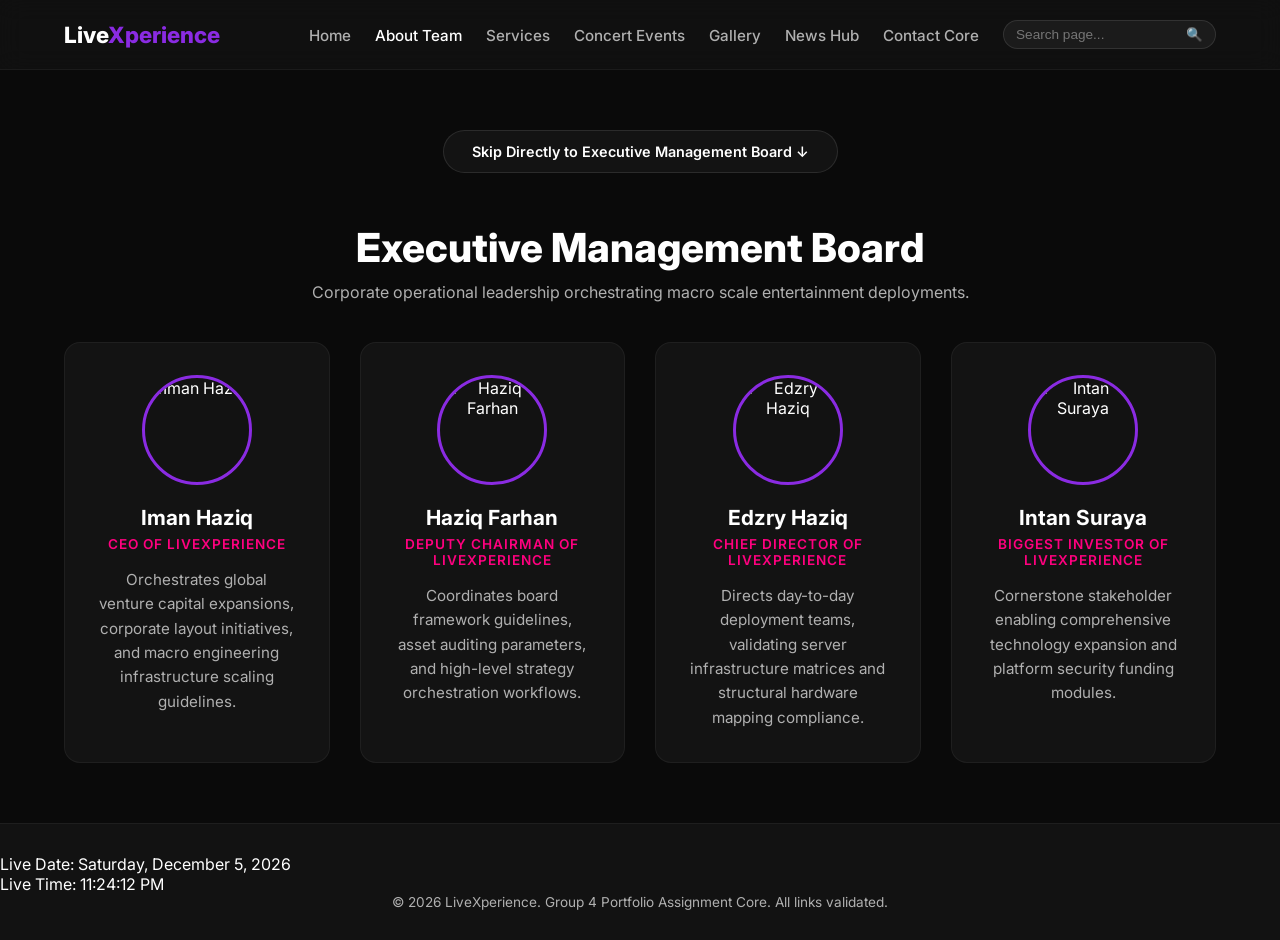
==== about.html @ 4a0d95f9 "Add files via upload" ====
<!DOCTYPE html>
<html lang="en">
<head>
  <meta charset="UTF-8" />
  <meta name="viewport" content="width=device-width, initial-scale=1.0" />
  <title>About Us – Meet Our Executive Board</title>
  <link rel="preconnect" href="https://fonts.googleapis.com" />
  <link rel="preconnect" href="https://fonts.gstatic.com" crossorigin />
  <link href="https://fonts.googleapis.com/css2?family=Inter:wght@300;400;600;700;800&display=swap" rel="stylesheet" />
  <style>
    :root {
      --primary: #0a0a0a; --secondary: #121212; --bg-card: rgba(255, 255, 255, 0.04);
      --text-primary: #ffffff; --text-secondary: #b0b0b0;
      --accent: #8a2be2; --accent-secondary: #ff007f;
      --border-radius: 16px; --transition: 0.3s cubic-bezier(0.4, 0, 0.2, 1);
      --font-body: 'Inter', sans-serif;
    }
    * { margin: 0; padding: 0; box-sizing: border-box; }
    body { font-family: var(--font-body); background-color: var(--primary); color: var(--text-primary); min-height: 100vh; display: flex; flex-direction: column; }
    .container { width: 100%; max-width: 1200px; margin: 0 auto; padding: 0 24px; }

    /* Loading Display Screens Sequence */
    #loading-screen { position: fixed; top: 0; left: 0; width: 100%; height: 100%; background: #000; z-index: 9999; display: flex; flex-direction: column; justify-content: center; align-items: center; transition: opacity 0.6s ease; }
    .spinner { border: 4px solid rgba(255, 255, 255, 0.1); width: 60px; height: 60px; border-radius: 50%; border-left-color: var(--accent); animation: spin 1s linear infinite; }
    @keyframes spin { 0% { transform: rotate(0deg); } 100% { transform: rotate(360deg); } }

    /* Header Panel bar */
    nav { background: rgba(18, 18, 18, 0.8); backdrop-filter: blur(12px); border-bottom: 1px solid rgba(255,255,255,0.05); position: sticky; top: 0; z-index: 100; height: 70px; display: flex; align-items: center; }
    .nav-container { display: flex; justify-content: space-between; align-items: center; width: 100%; }
    .logo { font-weight: 800; font-size: 1.4rem; color: #fff; text-decoration: none; }
    .logo span { color: var(--accent); }
    .nav-links { display: flex; gap: 24px; list-style: none; align-items: center; }
    .nav-links a { color: var(--text-secondary); text-decoration: none; font-size: 0.95rem; font-weight: 500; transition: var(--transition); }
    .nav-links a:hover, .nav-links a.active { color: #fff; }
    .hamburger { display: none; cursor: pointer; flex-direction: column; gap: 6px; }
    .hamburger span { width: 25px; height: 2px; background: #fff; }

    /* Navigation Search Functionality elements definitions */
    .search-wrapper { position: relative; display: flex; align-items: center; background: rgba(255,255,255,0.05); border: 1px solid rgba(255,255,255,0.1); padding: 6px 12px; border-radius: 20px; }
    .search-wrapper input { background: transparent; border: none; color: #fff; outline: none; font-size: 0.85rem; }

    /* Board Team Layout Matrix Grid Elements */
    .team-grid { display: grid; grid-template-columns: repeat(auto-fit, minmax(260px, 1fr)); gap: 30px; margin-top: 30px; }
    .team-card { background: var(--bg-card); border: 1px solid rgba(255,255,255,0.05); padding: 32px; border-radius: var(--border-radius); text-align: center; transition: var(--transition); display: flex; flex-direction: column; align-items: center; }
    .team-card:hover { transform: translateY(-4px); border-color: rgba(255,255,255,0.15); }
    
    /* Image tag specifications for responsive sizing profile blocks */
    .profile-avatar { width: 110px; height: 110px; border-radius: 50%; object-fit: cover; margin-bottom: 20px; border: 3px solid var(--accent); background: var(--secondary); display: block; }
    
    .team-card h3 { font-size: 1.3rem; margin-bottom: 6px; color: #fff; font-weight: 700; }
    .team-card .role { font-size: 0.85rem; color: var(--accent-secondary); font-weight: 600; text-transform: uppercase; letter-spacing: 1px; margin-bottom: 16px; }
    .team-card p { font-size: 0.95rem; color: var(--text-secondary); line-height: 1.6; }

    /* Anchor jumping link button elements style rules template */
    .anchor-btn { display: inline-block; background: rgba(255,255,255,0.04); color: #fff; text-decoration: none; padding: 12px 28px; border-radius: 30px; border: 1px solid rgba(255,255,255,0.1); font-size: 0.9rem; font-weight: 600; transition: var(--transition); }
    .anchor-btn:hover { background: var(--accent); border-color: var(--accent); transform: translateY(-2px); }

    footer { background: var(--secondary); padding: 30px 0; border-top: 1px solid rgba(255,255,255,0.05); margin-top: auto; }

    @media (max-width: 768px) {
      .nav-links { display: none; position: absolute; top: 70px; left: 0; width: 100%; background: var(--secondary); flex-direction: column; padding: 24px; }
      .nav-links.active { display: flex; }
      .hamburger { display: flex; }
    }
  </style>
</head>
<body>

  <div id="loading-screen">
    <div class="spinner"></div>
    <p style="color:var(--text-secondary); margin-top:20px; font-size:0.9rem; letter-spacing:2px;">COMPILING TEAM DIRECTORY...</p>
  </div>

  <nav>
    <div class="container nav-container">
      <a href="index.html" class="logo">Live<span>Xperience</span></a>
      <ul class="nav-links">
        <li><a href="index.html">Home</a></li>
        <li><a href="about.html" class="active">About Team</a></li>
        <li><a href="service.html">Services</a></li>
        <li><a href="portfolio.html">Concert Events</a></li>
        <li><a href="gallery.html">Gallery</a></li>
        <li><a href="news..html">News Hub</a></li>
        <li><a href="contact.html">Contact Core</a></li>
        <li>
          <div class="search-wrapper">
            <input type="text" id="navSearchInput" placeholder="Search page..." list="sitePages">
            <button id="navSearchBtn" style="background:transparent; border:none; color:#b0b0b0; cursor:pointer;">🔍</button>
          </div>
        </li>
      </ul>
      <div class="hamburger">
        <span></span>
        <span></span>
        <span></span>
      </div>
    </div>
  </nav>

  <datalist id="sitePages">
    <option value="home"></option>
    <option value="about us"></option>
    <option value="services"></option>
    <option value="events"></option>
    <option value="gallery"></option>
    <option value="news"></option>
    <option value="contact"></option>
  </datalist>

  <main class="container" style="padding: 60px 24px;">
    
    <div style="text-align: center; margin-bottom: 50px;">
      <a href="#executive-board-matrix" class="anchor-btn">Skip Directly to Executive Management Board &darr;</a>
    </div>

    <h2 id="executive-board-matrix" style="font-size: 2.5rem; font-weight: 800; text-align: center; margin-bottom: 10px;">Executive Management Board</h2>
    <p style="text-align: center; color: var(--text-secondary); margin-bottom: 40px;">Corporate operational leadership orchestrating macro scale entertainment deployments.</p>

    <div class="team-grid">
      
      <div class="team-card">
        <img src="C:\Users\muhdi\Downloads\2CF5BE67-8735-4940-ACC2-C1085CE34649 (1).JPG" class="profile-avatar" alt="Iman Haziq">
        <h3>Iman Haziq</h3>
        <div class="role">CEO of LiveXperience</div>
        <p>Orchestrates global venture capital expansions, corporate layout initiatives, and macro engineering infrastructure scaling guidelines.</p>
      </div>

      <div class="team-card">
        <img src="C:\Users\muhdi\Downloads\photo_6208651023857946743_y.jpg" class="profile-avatar" alt="Haziq Farhan">
        <h3>Haziq Farhan</h3>
        <div class="role">Deputy Chairman of LiveXperience</div>
        <p>Coordinates board framework guidelines, asset auditing parameters, and high-level strategy orchestration workflows.</p>
      </div>

      <div class="team-card">
        <img src="C:\Users\muhdi\Downloads\photo_6208651023857946741_x.jpg" class="profile-avatar" alt="Edzry Haziq">
        <h3>Edzry Haziq</h3>
        <div class="role">Chief Director of LiveXperience</div>
        <p>Directs day-to-day deployment teams, validating server infrastructure matrices and structural hardware mapping compliance.</p>
      </div>

      <div class="team-card">
        <img src="C:\Users\muhdi\Downloads\photo_6208651023857946742_x.jpg" class="profile-avatar" alt="Intan Suraya">
        <h3>Intan Suraya</h3>
        <div class="role">Biggest Investor of LiveXperience</div>
        <p>Cornerstone stakeholder enabling comprehensive technology expansion and platform security funding modules.</p>
      </div>

    </div>
  </main>

  <footer>
    <p>Live Date: <span id="globalLiveDate">Loading...</span></p>
<p>Live Time: <span id="globalLiveClock">Loading...</span></p>
     <script src="clock.js"></script>

    <div class="container" style="text-align: center; font-size: 0.85rem; color: var(--text-secondary);">
      &copy; 2026 LiveXperience. Group 4 Portfolio Assignment Core. All links validated.
    </div>
  </footer>

  <script>
    document.addEventListener('DOMContentLoaded', function() {
      // Clear System Loading animation screen routines
      setTimeout(function() {
        const screen = document.getElementById('loading-screen');
        if(screen) { screen.style.opacity = '0'; setTimeout(function(){ screen.style.display='none'; },600); }
      }, 1000);

      // Search field key redirection array routing logic
      var searchPagesMap = { 'home':'index.html','about us':'about.html','services':'service.html','events':'portfolio.html','gallery':'gallery.html','news':'news..html','contact':'contact.html' };
      document.getElementById('navSearchBtn').addEventListener('click', function() {
        var q = document.getElementById('navSearchInput').value.trim().toLowerCase();
        if(searchPagesMap[q]) window.location.href = searchPagesMap[q];
      });

      var hamburger = document.querySelector('.hamburger');
      var navLinks = document.querySelector('.nav-links');
      if (hamburger && navLinks) {
        hamburger.addEventListener('click', function() { navLinks.classList.toggle('active'); });

        
      }
    });
  </script>
</body>
</html>
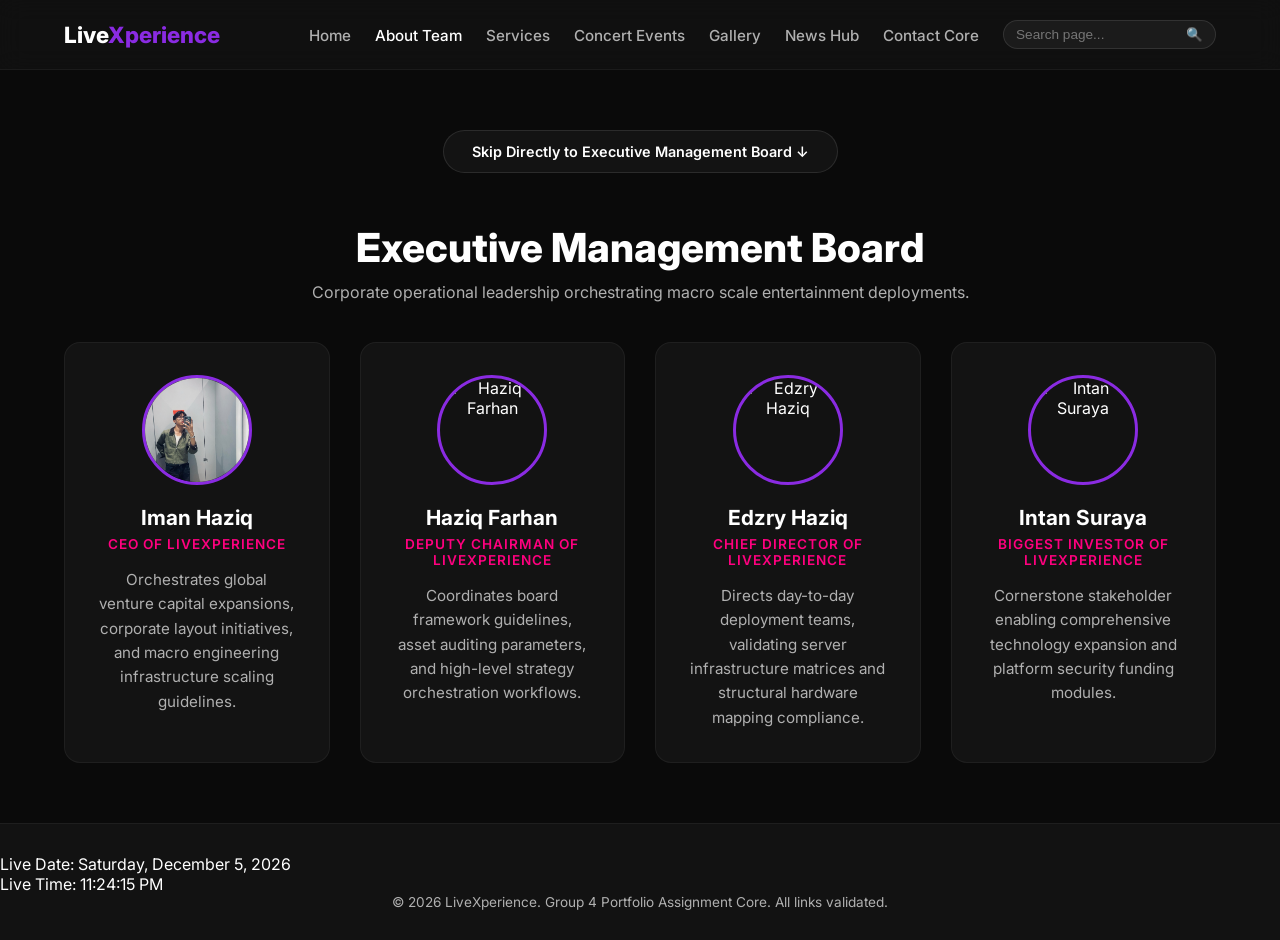
==== commit 33a62286: "Update about.html" ====
--- a/about.html
+++ b/about.html
@@ -119,7 +119,7 @@
     <div class="team-grid">
       
       <div class="team-card">
-        <img src="C:\Users\muhdi\Downloads\2CF5BE67-8735-4940-ACC2-C1085CE34649 (1).JPG" class="profile-avatar" alt="Iman Haziq">
+        <img src="2CF5BE67-8735-4940-ACC2-C1085CE34649 (1).JPG" class="profile-avatar" alt="Iman Haziq">
         <h3>Iman Haziq</h3>
         <div class="role">CEO of LiveXperience</div>
         <p>Orchestrates global venture capital expansions, corporate layout initiatives, and macro engineering infrastructure scaling guidelines.</p>
@@ -184,4 +184,4 @@
     });
   </script>
 </body>
-</html>+</html>
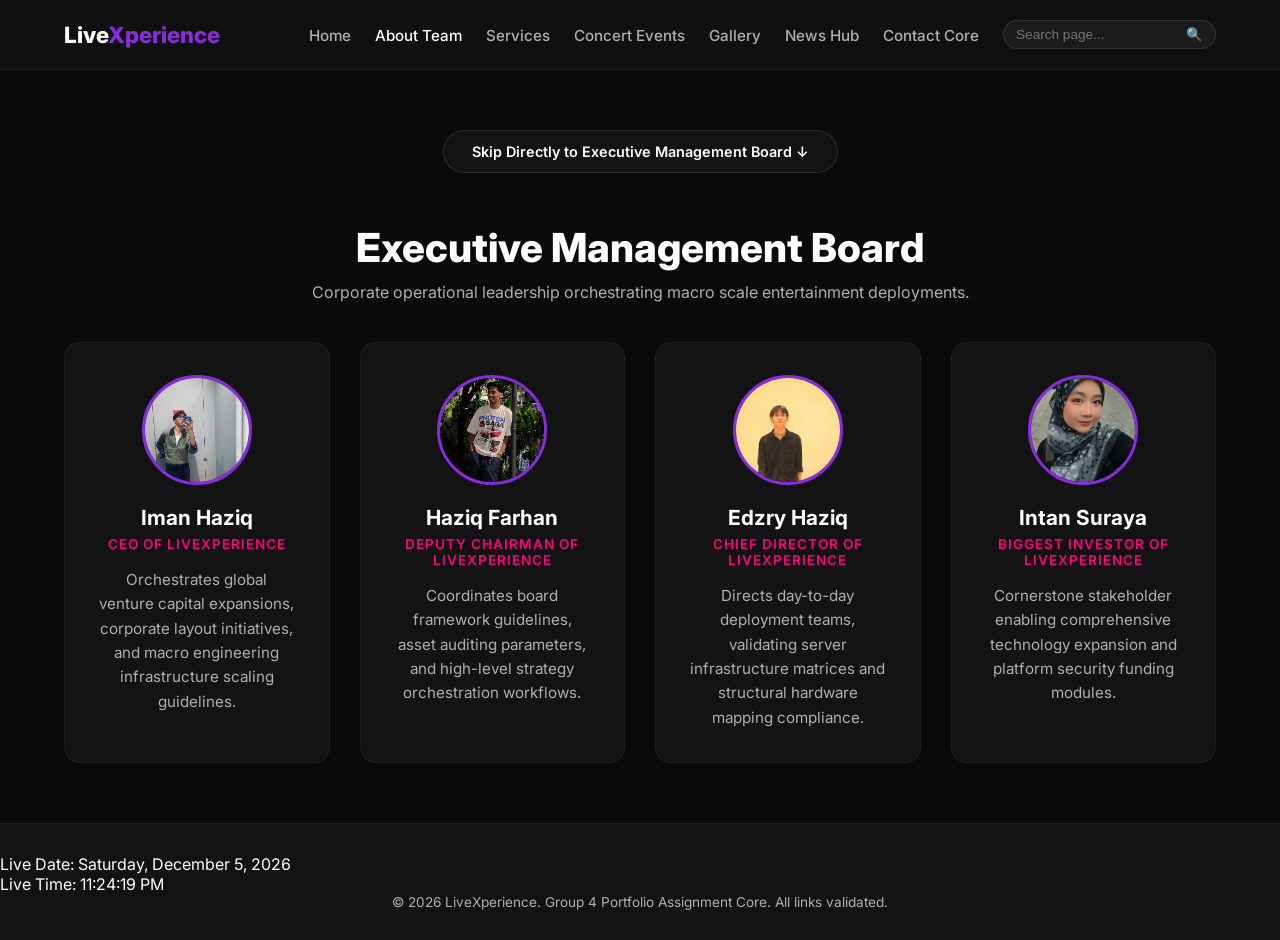
==== commit 1acb1c97: "Update about.html" ====
--- a/about.html
+++ b/about.html
@@ -126,21 +126,21 @@
       </div>
 
       <div class="team-card">
-        <img src="C:\Users\muhdi\Downloads\photo_6208651023857946743_y.jpg" class="profile-avatar" alt="Haziq Farhan">
+        <img src="macha.jpg" class="profile-avatar" alt="Haziq Farhan">
         <h3>Haziq Farhan</h3>
         <div class="role">Deputy Chairman of LiveXperience</div>
         <p>Coordinates board framework guidelines, asset auditing parameters, and high-level strategy orchestration workflows.</p>
       </div>
 
       <div class="team-card">
-        <img src="C:\Users\muhdi\Downloads\photo_6208651023857946741_x.jpg" class="profile-avatar" alt="Edzry Haziq">
+        <img src="edzry.jpg" class="profile-avatar" alt="Edzry Haziq">
         <h3>Edzry Haziq</h3>
         <div class="role">Chief Director of LiveXperience</div>
         <p>Directs day-to-day deployment teams, validating server infrastructure matrices and structural hardware mapping compliance.</p>
       </div>
 
       <div class="team-card">
-        <img src="C:\Users\muhdi\Downloads\photo_6208651023857946742_x.jpg" class="profile-avatar" alt="Intan Suraya">
+        <img src="intan.jpg" class="profile-avatar" alt="Intan Suraya">
         <h3>Intan Suraya</h3>
         <div class="role">Biggest Investor of LiveXperience</div>
         <p>Cornerstone stakeholder enabling comprehensive technology expansion and platform security funding modules.</p>
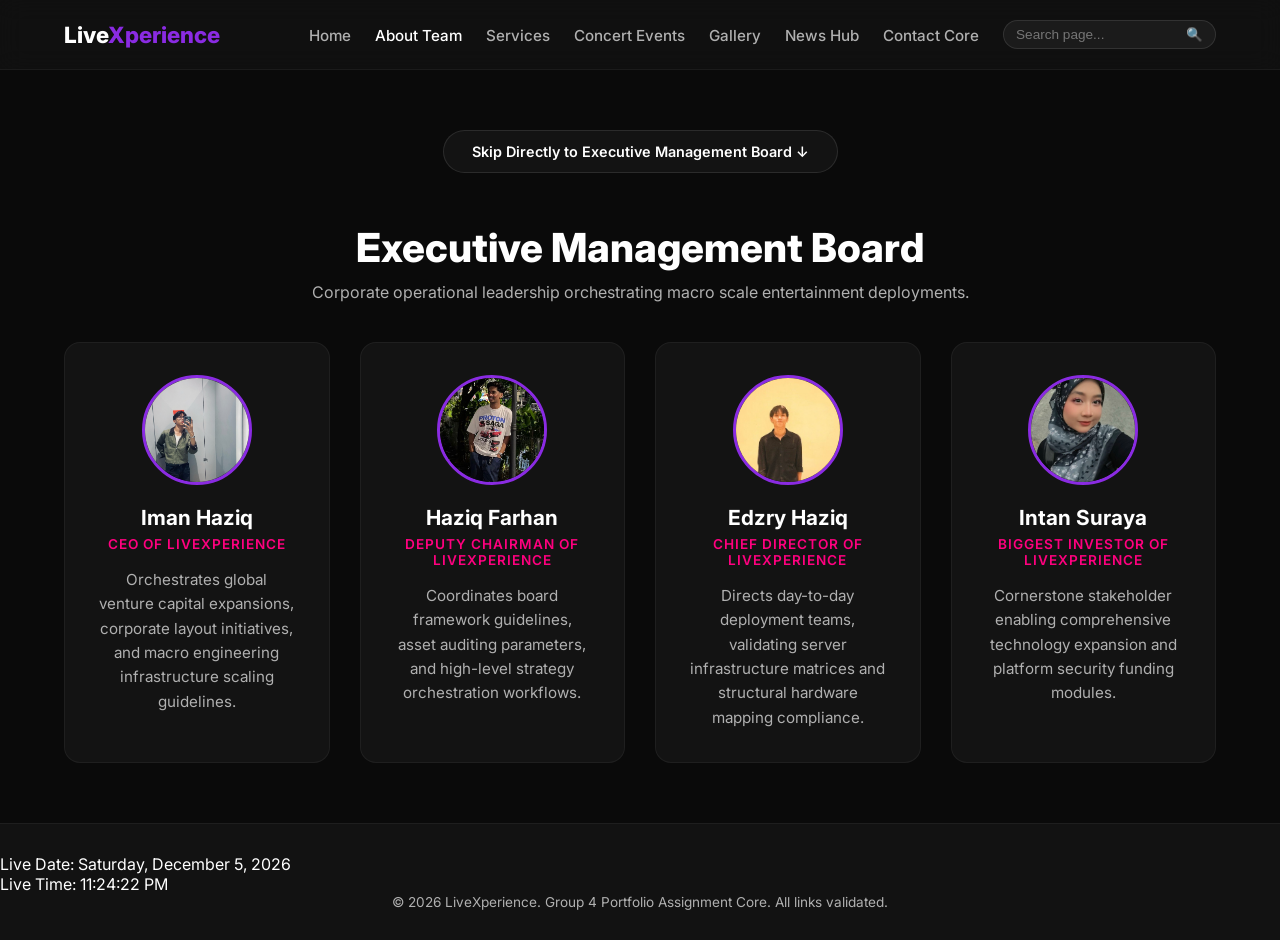
==== commit de65c07e: "Update about.html" ====
--- a/about.html
+++ b/about.html
@@ -7,6 +7,7 @@
   <link rel="preconnect" href="https://fonts.googleapis.com" />
   <link rel="preconnect" href="https://fonts.gstatic.com" crossorigin />
   <link href="https://fonts.googleapis.com/css2?family=Inter:wght@300;400;600;700;800&display=swap" rel="stylesheet" />
+  <link rel="icon" type="image/x-icon" href="photo_6204025640432899356_y.jpg">
   <style>
     :root {
       --primary: #0a0a0a; --secondary: #121212; --bg-card: rgba(255, 255, 255, 0.04);
